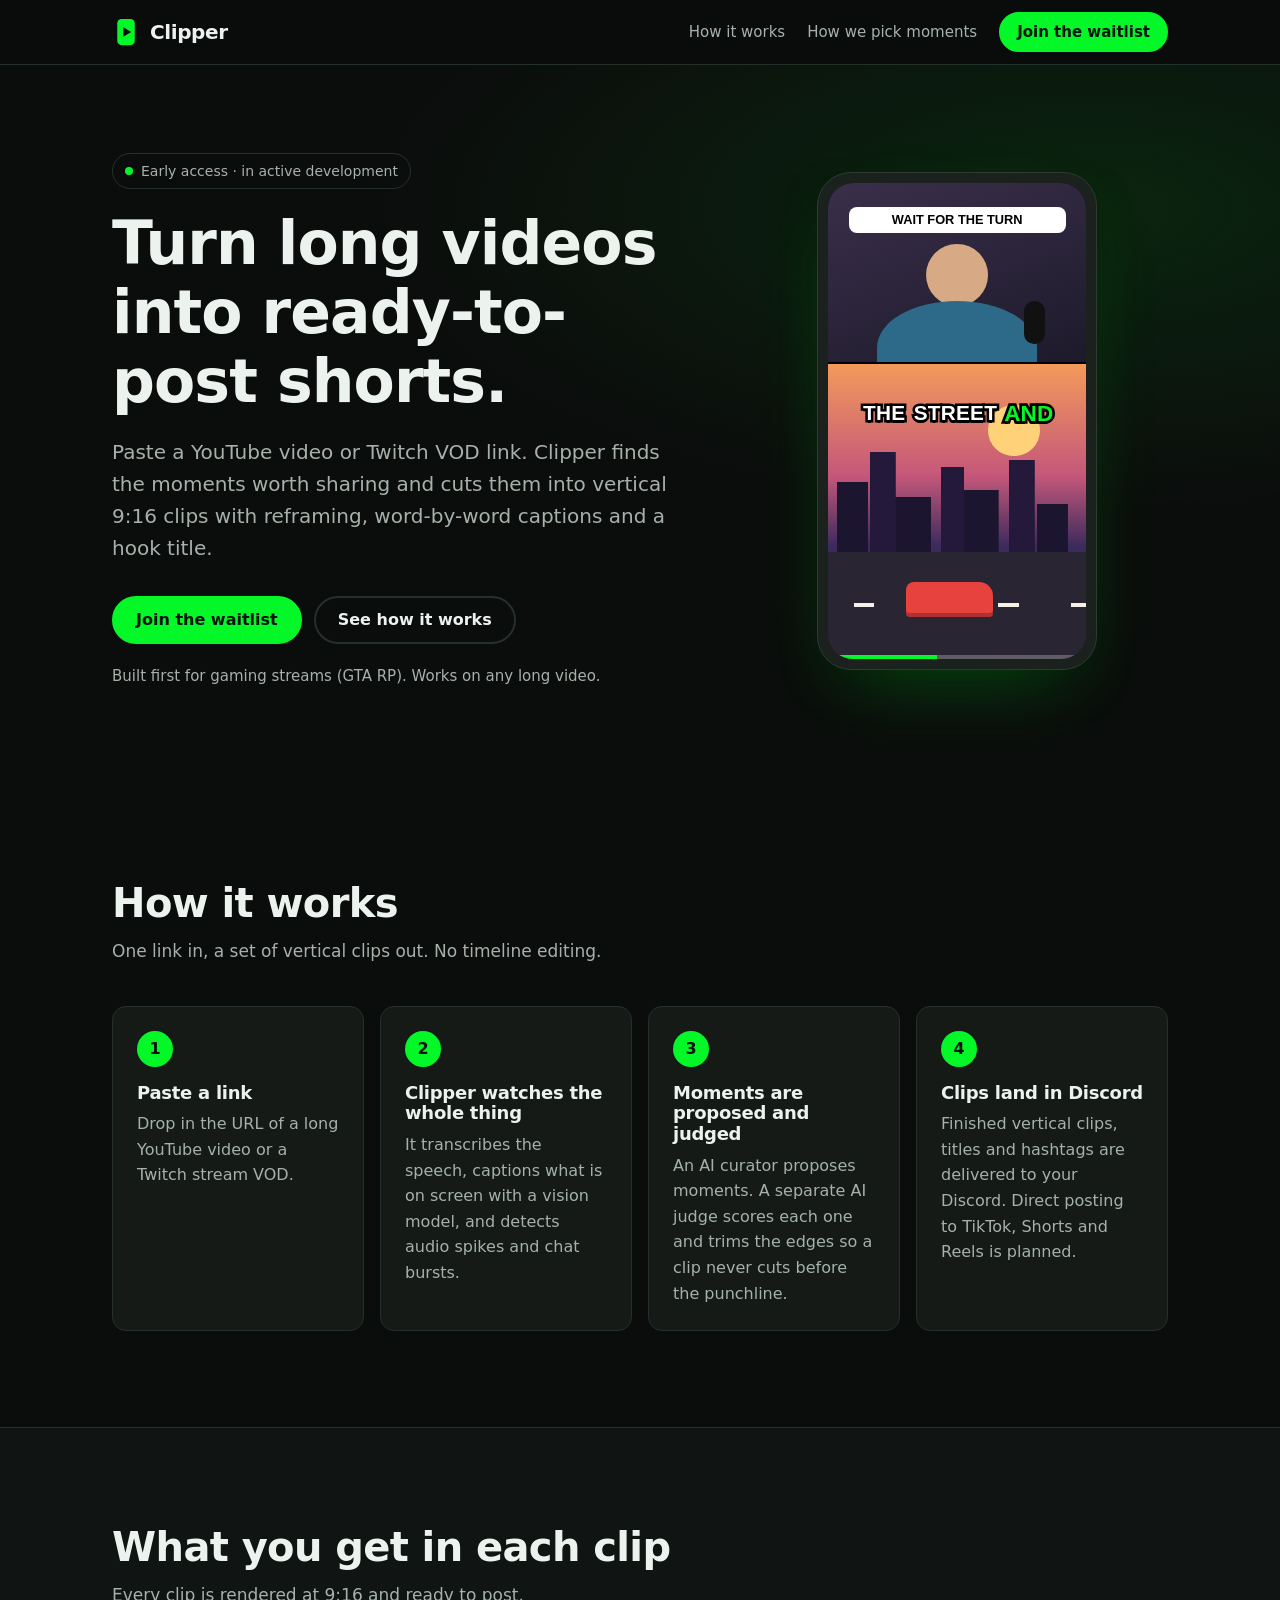
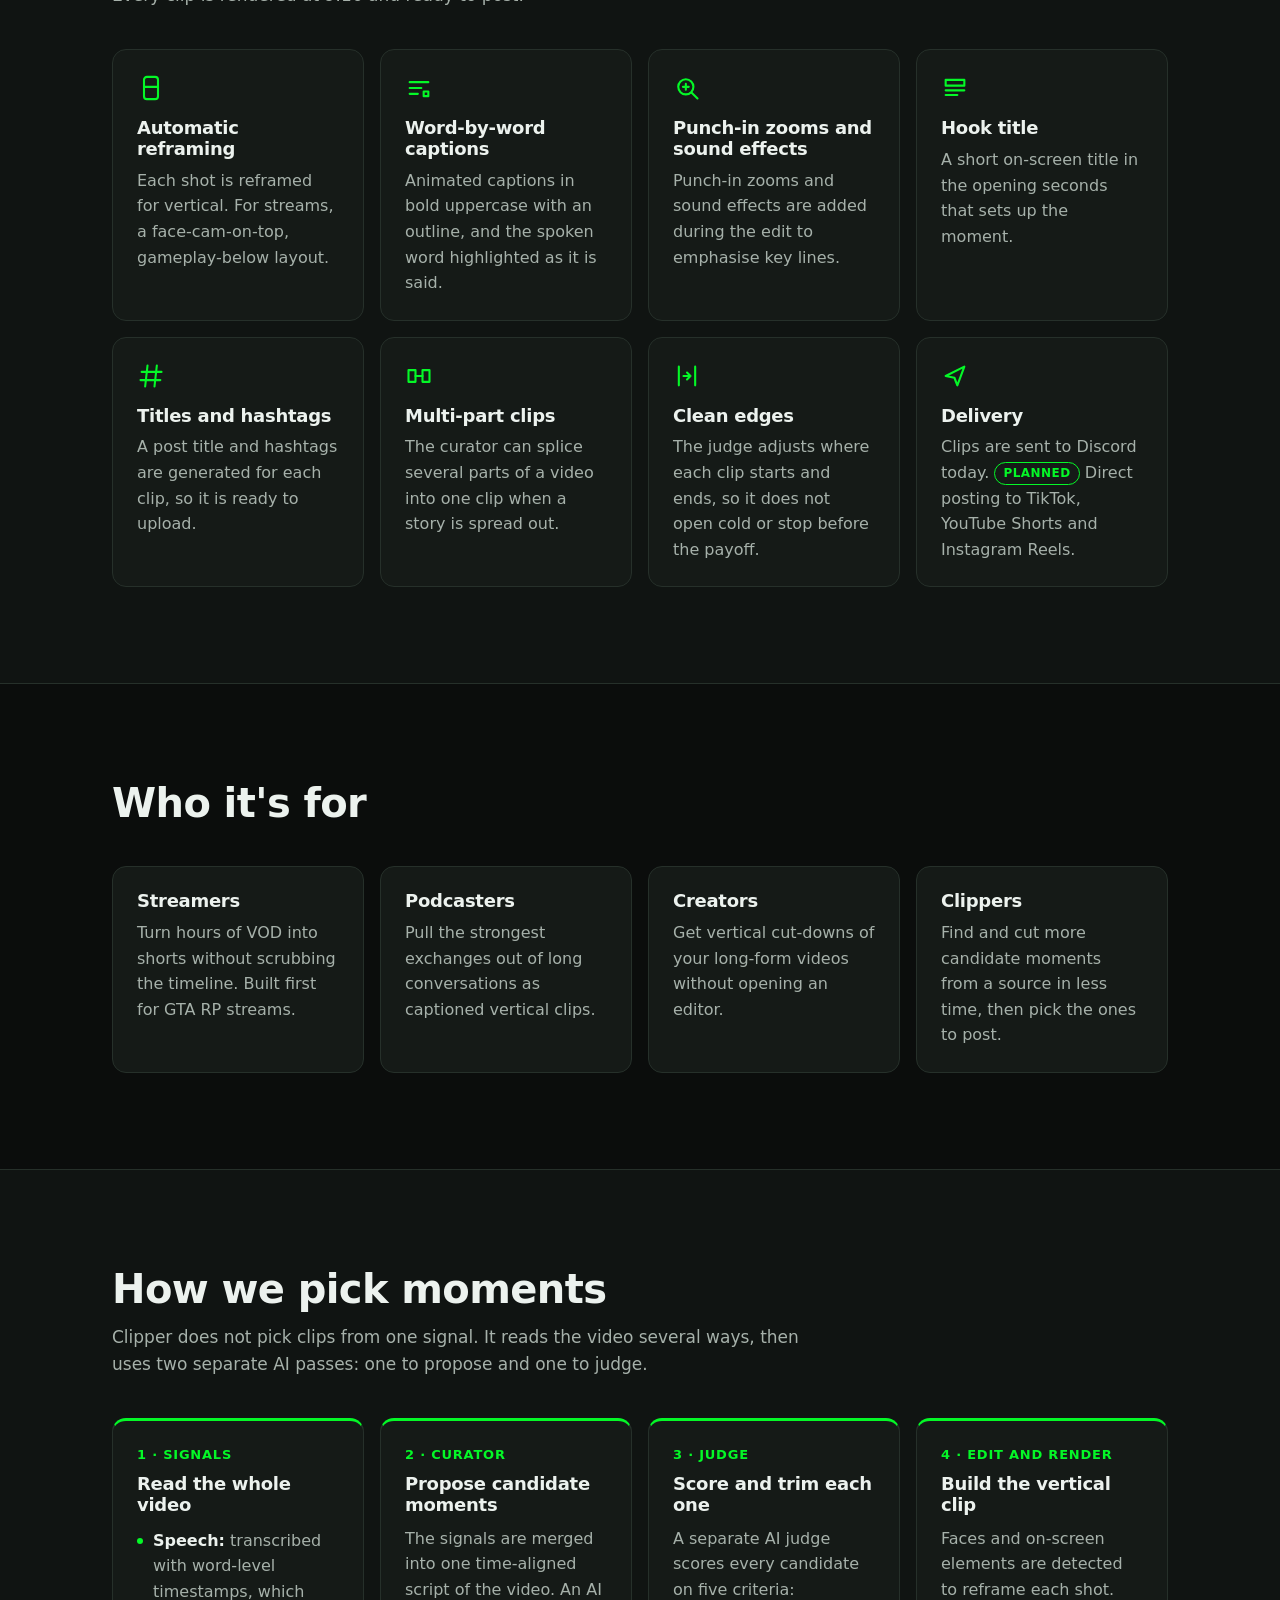
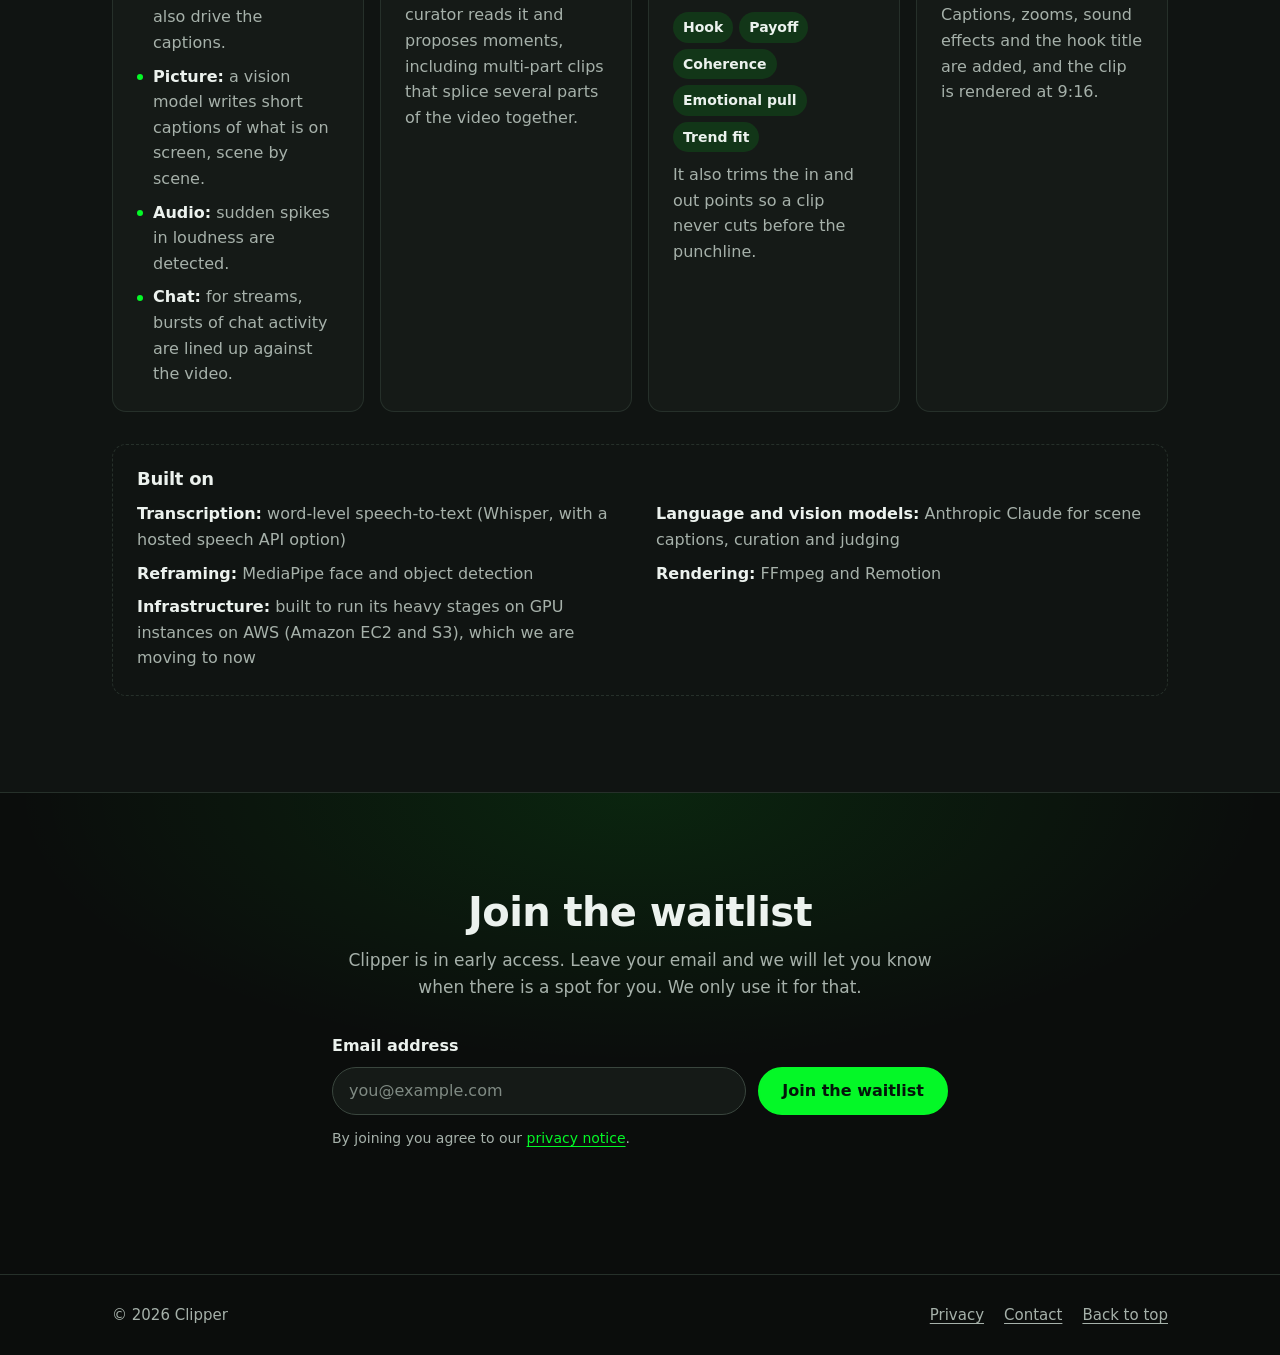
==== index.html @ 2f77ca62 "Clipper landing page Co-Authored-By: Claude Opus 5.5 <noreply@anthropic.com>" ====
<!doctype html>
<html lang="en">
<head>
  <meta charset="utf-8">
  <meta name="viewport" content="width=device-width, initial-scale=1">
  <title>Clipper: long videos into vertical clips</title>
  <meta name="description" content="Clipper turns long videos and stream VODs into ready-to-post vertical clips with reframing, word-by-word captions and a hook title. Early access, in active development.">
  <meta name="theme-color" content="#0b0d0c">

  <meta property="og:type" content="website">
  <meta property="og:site_name" content="Clipper">
  <meta property="og:title" content="Clipper: long videos into vertical clips">
  <meta property="og:description" content="Paste a YouTube video or Twitch VOD. Clipper finds the moments worth sharing and cuts them into vertical 9:16 clips with captions, reframing and a hook title. Early access.">
  <meta name="twitter:card" content="summary">
  <meta name="twitter:title" content="Clipper: long videos into vertical clips">
  <meta name="twitter:description" content="Paste a YouTube video or Twitch VOD. Clipper finds the moments worth sharing and cuts them into vertical 9:16 clips. Early access.">

  <link rel="icon" type="image/svg+xml" href="data:image/svg+xml,%3Csvg xmlns='http://www.w3.org/2000/svg' viewBox='0 0 32 32'%3E%3Crect x='6' y='1' width='20' height='30' rx='5' fill='%2304f827'/%3E%3Cpath d='M13 10.5v11l9-5.5z' fill='%230b0d0c'/%3E%3C/svg%3E">
  <link rel="stylesheet" href="styles.css">
</head>
<body>
  <a class="skip" href="#main">Skip to content</a>

  <header class="site-header">
    <div class="wrap header-inner">
      <a class="brand" href="./" aria-label="Clipper home">
        <svg class="brand-mark" viewBox="0 0 32 32" width="28" height="28" aria-hidden="true" focusable="false">
          <rect x="6" y="1" width="20" height="30" rx="5" fill="#04f827"/>
          <path d="M13 10.5v11l9-5.5z" fill="#0b0d0c"/>
        </svg>
        <span class="brand-name">Clipper</span>
      </a>
      <nav aria-label="Primary">
        <ul class="nav-list">
          <li class="nav-hide-sm"><a href="#how">How it works</a></li>
          <li class="nav-hide-sm"><a href="#moments">How we pick moments</a></li>
          <li><a class="btn btn-small" href="#waitlist">Join the waitlist</a></li>
        </ul>
      </nav>
    </div>
  </header>

  <main id="main">
    <!-- Hero -->
    <section class="hero" aria-labelledby="hero-title">
      <div class="wrap hero-inner">
        <div class="hero-copy">
          <p class="eyebrow"><span class="dot" aria-hidden="true"></span>Early access · in active development</p>
          <h1 id="hero-title">Turn long videos into ready-to-post shorts.</h1>
          <p class="lede">Paste a YouTube video or Twitch VOD link. Clipper finds the moments worth sharing and cuts them into vertical 9:16 clips with reframing, word-by-word captions and a hook title.</p>
          <div class="cta-row">
            <a class="btn" href="#waitlist">Join the waitlist</a>
            <a class="btn btn-ghost" href="#how">See how it works</a>
          </div>
          <p class="fineprint">Built first for gaming streams (GTA RP). Works on any long video.</p>
        </div>

        <div class="hero-visual">
          <div class="phone" role="img" aria-label="Mock-up of a vertical clip: a face-cam on top, gameplay below, a hook title, and a bold caption reading 'The street and' with the word 'and' highlighted green.">
            <div class="phone-screen">
              <div class="pane pane-cam">
                <span class="cam-head"></span>
                <span class="cam-body"></span>
                <span class="cam-mic"></span>
              </div>
              <div class="pane pane-game">
                <span class="game-sun"></span>
                <span class="game-city"></span>
                <span class="game-road"></span>
                <span class="game-car"></span>
              </div>
              <p class="hook">Wait for the turn</p>
              <p class="caption">The street <span class="hl">and</span></p>
              <div class="progress"><span></span></div>
            </div>
          </div>
        </div>
      </div>
    </section>

    <!-- How it works -->
    <section id="how" class="section" aria-labelledby="how-title">
      <div class="wrap">
        <h2 id="how-title">How it works</h2>
        <p class="section-lede">One link in, a set of vertical clips out. No timeline editing.</p>
        <ol class="steps">
          <li class="step">
            <span class="step-num" aria-hidden="true">1</span>
            <h3>Paste a link</h3>
            <p>Drop in the URL of a long YouTube video or a Twitch stream VOD.</p>
          </li>
          <li class="step">
            <span class="step-num" aria-hidden="true">2</span>
            <h3>Clipper watches the whole thing</h3>
            <p>It transcribes the speech, captions what is on screen with a vision model, and detects audio spikes and chat bursts.</p>
          </li>
          <li class="step">
            <span class="step-num" aria-hidden="true">3</span>
            <h3>Moments are proposed and judged</h3>
            <p>An AI curator proposes moments. A separate AI judge scores each one and trims the edges so a clip never cuts before the punchline.</p>
          </li>
          <li class="step">
            <span class="step-num" aria-hidden="true">4</span>
            <h3>Clips land in Discord</h3>
            <p>Finished vertical clips, titles and hashtags are delivered to your Discord. Direct posting to TikTok, Shorts and Reels is planned.</p>
          </li>
        </ol>
      </div>
    </section>

    <!-- Features -->
    <section id="features" class="section section-alt" aria-labelledby="features-title">
      <div class="wrap">
        <h2 id="features-title">What you get in each clip</h2>
        <p class="section-lede">Every clip is rendered at 9:16 and ready to post.</p>
        <ul class="grid features">
          <li class="card">
            <svg class="icon" viewBox="0 0 24 24" aria-hidden="true" focusable="false"><rect x="6" y="2.5" width="12" height="19" rx="2.5"/><path d="M6 11h12"/></svg>
            <h3>Automatic reframing</h3>
            <p>Each shot is reframed for vertical. For streams, a face-cam-on-top, gameplay-below layout.</p>
          </li>
          <li class="card">
            <svg class="icon" viewBox="0 0 24 24" aria-hidden="true" focusable="false"><path d="M4 7h16M4 12h10M4 17h7"/><path d="M16 15h4v4h-4z"/></svg>
            <h3>Word-by-word captions</h3>
            <p>Animated captions in bold uppercase with an outline, and the spoken word highlighted as it is said.</p>
          </li>
          <li class="card">
            <svg class="icon" viewBox="0 0 24 24" aria-hidden="true" focusable="false"><circle cx="11" cy="11" r="6.5"/><path d="M16 16l5 5M8.5 11h5M11 8.5v5"/></svg>
            <h3>Punch-in zooms and sound effects</h3>
            <p>Punch-in zooms and sound effects are added during the edit to emphasise key lines.</p>
          </li>
          <li class="card">
            <svg class="icon" viewBox="0 0 24 24" aria-hidden="true" focusable="false"><path d="M4 5h16v5H4z"/><path d="M4 14h16M4 18h10"/></svg>
            <h3>Hook title</h3>
            <p>A short on-screen title in the opening seconds that sets up the moment.</p>
          </li>
          <li class="card">
            <svg class="icon" viewBox="0 0 24 24" aria-hidden="true" focusable="false"><path d="M9 3L7 21M17 3l-2 18M4 8.5h17M3 15.5h17"/></svg>
            <h3>Titles and hashtags</h3>
            <p>A post title and hashtags are generated for each clip, so it is ready to upload.</p>
          </li>
          <li class="card">
            <svg class="icon" viewBox="0 0 24 24" aria-hidden="true" focusable="false"><path d="M3 7h6v10H3zM15 7h6v10h-6z"/><path d="M9 12h6"/></svg>
            <h3>Multi-part clips</h3>
            <p>The curator can splice several parts of a video into one clip when a story is spread out.</p>
          </li>
          <li class="card">
            <svg class="icon" viewBox="0 0 24 24" aria-hidden="true" focusable="false"><path d="M5 4v16M19 4v16"/><path d="M9 12h6M12 9l3 3-3 3"/></svg>
            <h3>Clean edges</h3>
            <p>The judge adjusts where each clip starts and ends, so it does not open cold or stop before the payoff.</p>
          </li>
          <li class="card">
            <svg class="icon" viewBox="0 0 24 24" aria-hidden="true" focusable="false"><path d="M4 12l16-8-6 16-2.5-6.5z"/></svg>
            <h3>Delivery</h3>
            <p>Clips are sent to Discord today. <span class="tag">Planned</span> Direct posting to TikTok, YouTube Shorts and Instagram Reels.</p>
          </li>
        </ul>
      </div>
    </section>

    <!-- Who it's for -->
    <section id="who" class="section" aria-labelledby="who-title">
      <div class="wrap">
        <h2 id="who-title">Who it's for</h2>
        <ul class="grid audience">
          <li class="card">
            <h3>Streamers</h3>
            <p>Turn hours of VOD into shorts without scrubbing the timeline. Built first for GTA RP streams.</p>
          </li>
          <li class="card">
            <h3>Podcasters</h3>
            <p>Pull the strongest exchanges out of long conversations as captioned vertical clips.</p>
          </li>
          <li class="card">
            <h3>Creators</h3>
            <p>Get vertical cut-downs of your long-form videos without opening an editor.</p>
          </li>
          <li class="card">
            <h3>Clippers</h3>
            <p>Find and cut more candidate moments from a source in less time, then pick the ones to post.</p>
          </li>
        </ul>
      </div>
    </section>

    <!-- How we pick moments -->
    <section id="moments" class="section section-alt" aria-labelledby="moments-title">
      <div class="wrap">
        <h2 id="moments-title">How we pick moments</h2>
        <p class="section-lede">Clipper does not pick clips from one signal. It reads the video several ways, then uses two separate AI passes: one to propose and one to judge.</p>

        <ol class="pipeline">
          <li class="stage">
            <p class="stage-label">1 · Signals</p>
            <h3>Read the whole video</h3>
            <ul class="ticks">
              <li><strong>Speech:</strong> transcribed with word-level timestamps, which also drive the captions.</li>
              <li><strong>Picture:</strong> a vision model writes short captions of what is on screen, scene by scene.</li>
              <li><strong>Audio:</strong> sudden spikes in loudness are detected.</li>
              <li><strong>Chat:</strong> for streams, bursts of chat activity are lined up against the video.</li>
            </ul>
          </li>
          <li class="stage">
            <p class="stage-label">2 · Curator</p>
            <h3>Propose candidate moments</h3>
            <p>The signals are merged into one time-aligned script of the video. An AI curator reads it and proposes moments, including multi-part clips that splice several parts of the video together.</p>
          </li>
          <li class="stage">
            <p class="stage-label">3 · Judge</p>
            <h3>Score and trim each one</h3>
            <p>A separate AI judge scores every candidate on five criteria:</p>
            <ul class="criteria">
              <li>Hook</li>
              <li>Payoff</li>
              <li>Coherence</li>
              <li>Emotional pull</li>
              <li>Trend fit</li>
            </ul>
            <p>It also trims the in and out points so a clip never cuts before the punchline.</p>
          </li>
          <li class="stage">
            <p class="stage-label">4 · Edit and render</p>
            <h3>Build the vertical clip</h3>
            <p>Faces and on-screen elements are detected to reframe each shot. Captions, zooms, sound effects and the hook title are added, and the clip is rendered at 9:16.</p>
          </li>
        </ol>

        <div class="built-on">
          <h3>Built on</h3>
          <ul class="stack">
            <li><strong>Transcription:</strong> word-level speech-to-text (Whisper, with a hosted speech API option)</li>
            <li><strong>Language and vision models:</strong> Anthropic Claude for scene captions, curation and judging</li>
            <li><strong>Reframing:</strong> MediaPipe face and object detection</li>
            <li><strong>Rendering:</strong> FFmpeg and Remotion</li>
            <li><strong>Infrastructure:</strong> built to run its heavy stages on GPU instances on AWS (Amazon EC2 and S3), which we are moving to now</li>
          </ul>
        </div>
      </div>
    </section>

    <!-- Waitlist -->
    <section id="waitlist" class="section waitlist" aria-labelledby="waitlist-title">
      <div class="wrap waitlist-inner">
        <h2 id="waitlist-title">Join the waitlist</h2>
        <p class="section-lede">Clipper is in early access. Leave your email and we will let you know when there is a spot for you. We only use it for that.</p>

        <!--
          WAITLIST FORM: NOT CONNECTED YET.
          There is no backend. `action` is intentionally empty and `data-endpoint` is a placeholder.
          main.js intercepts the submit and only shows a thank-you message; nothing is sent or stored.
          Before launch, wire this to Supabase or Formspree (see README.md) and update privacy.html.
        -->
        <form id="waitlist-form" class="waitlist-form" action="" method="post" novalidate>
          <label for="email">Email address</label>
          <div class="field-row">
            <input id="email" name="email" type="email" autocomplete="email" inputmode="email" required placeholder="you@example.com" aria-describedby="email-hint email-error">
            <button class="btn" type="submit">Join the waitlist</button>
          </div>
          <p id="email-hint" class="hint">By joining you agree to our <a href="privacy.html">privacy notice</a>.</p>
          <p id="email-error" class="error" aria-live="polite"></p>
        </form>
        <p id="waitlist-thanks" class="thanks" role="status" hidden>Thanks — we'll be in touch.</p>
        <noscript><p class="hint">The waitlist form needs JavaScript enabled.</p></noscript>
      </div>
    </section>
  </main>

  <footer class="site-footer">
    <div class="wrap footer-inner">
      <p>© 2026 Clipper</p>
      <ul class="footer-links">
        <li><a href="privacy.html">Privacy</a></li>
        <li><a href="mailto:clipper.headq@gmail.com">Contact</a></li>
        <li><a href="#main">Back to top</a></li>
      </ul>
    </div>
  </footer>

  <script src="main.js" defer></script>
</body>
</html>
---- styles.css ----
/* Clipper marketing site. Plain CSS, no build step. */

:root {
  color-scheme: dark;
  --bg: #0b0d0c;
  --bg-alt: #101412;
  --surface: #151a17;
  --border: #26302a;
  --text: #ecf2ee;
  --muted: #a6b1aa;
  --accent: #04f827;
  --accent-ink: #04140a;
  --focus: #7dff92;
  --error: #ff8a8a;
  --radius: 14px;
  --gutter: 16px;
  --max: 1120px;
  --font: system-ui, -apple-system, "Segoe UI", Roboto, "Helvetica Neue", Arial, sans-serif;
  --font-display: "Montserrat", system-ui, -apple-system, "Segoe UI", Roboto, Arial, sans-serif;
  --font-caption: "Montserrat", "Arial Black", "Helvetica Neue", Arial, sans-serif;
}

*,
*::before,
*::after { box-sizing: border-box; }

html { -webkit-text-size-adjust: 100%; scroll-behavior: smooth; }
@media (prefers-reduced-motion: reduce) {
  html { scroll-behavior: auto; }
  *, *::before, *::after { animation: none !important; transition: none !important; }
}

body {
  margin: 0;
  background: var(--bg);
  color: var(--text);
  font: 400 1rem/1.6 var(--font);
  overflow-x: hidden;
}

img, svg { display: block; max-width: 100%; }
h1, h2, h3 { font-family: var(--font-display); line-height: 1.15; margin: 0; letter-spacing: -0.015em; }
p { margin: 0; }
ul, ol { margin: 0; padding: 0; list-style: none; }

a { color: var(--accent); text-underline-offset: 3px; }
a:hover { text-decoration-thickness: 2px; }

:focus-visible {
  outline: 3px solid var(--focus);
  outline-offset: 3px;
  border-radius: 6px;
}

.wrap {
  width: 100%;
  max-width: var(--max);
  margin: 0 auto;
  padding: 0 var(--gutter);
}
@media (min-width: 720px) { :root { --gutter: 32px; } }

.skip {
  position: absolute;
  left: var(--gutter);
  top: -100px;
  z-index: 100;
  background: var(--accent);
  color: var(--accent-ink);
  padding: 10px 14px;
  border-radius: 8px;
  font-weight: 700;
  text-decoration: none;
}
.skip:focus { top: 12px; }

/* Buttons */
.btn {
  display: inline-flex;
  align-items: center;
  justify-content: center;
  min-height: 48px;
  padding: 0 22px;
  border: 2px solid var(--accent);
  border-radius: 999px;
  background: var(--accent);
  color: var(--accent-ink);
  font: 700 1rem/1 var(--font);
  text-decoration: none;
  cursor: pointer;
  white-space: nowrap;
  transition: transform .15s ease, background-color .15s ease;
}
.btn:hover { transform: translateY(-1px); background: #3dff59; border-color: #3dff59; }
.btn-ghost { background: transparent; color: var(--text); border-color: var(--border); }
.btn-ghost:hover { background: var(--surface); border-color: var(--muted); }
.btn-small { min-height: 40px; padding: 0 16px; font-size: .9375rem; }

/* Header */
.site-header {
  position: sticky;
  top: 0;
  z-index: 50;
  background: rgba(11, 13, 12, .86);
  -webkit-backdrop-filter: saturate(140%) blur(10px);
  backdrop-filter: saturate(140%) blur(10px);
  border-bottom: 1px solid var(--border);
}
.header-inner { display: flex; align-items: center; justify-content: space-between; gap: 12px; min-height: 64px; }
.brand { display: inline-flex; align-items: center; gap: 10px; color: var(--text); text-decoration: none; }
.brand-name { font: 800 1.25rem/1 var(--font-display); letter-spacing: -0.02em; }
.nav-list { display: flex; align-items: center; gap: 22px; }
.nav-list a:not(.btn) { color: var(--muted); text-decoration: none; font-size: .9375rem; }
.nav-list a:not(.btn):hover { color: var(--text); }
@media (max-width: 719px) { .nav-hide-sm { display: none; } }

/* Hero */
.hero { padding: 56px 0 64px; background: radial-gradient(80% 60% at 85% 20%, rgba(4, 248, 39, .10), transparent 70%); }
.hero-inner { display: grid; gap: 48px; align-items: center; }
@media (min-width: 900px) {
  .hero { padding: 88px 0 96px; }
  .hero-inner { grid-template-columns: 1.15fr .85fr; gap: 64px; }
}
.eyebrow {
  display: inline-flex; align-items: center; gap: 8px;
  padding: 6px 12px; margin-bottom: 20px;
  border: 1px solid var(--border); border-radius: 999px;
  color: var(--muted); font-size: .875rem;
}
.dot { width: 8px; height: 8px; border-radius: 50%; background: var(--accent); }
h1 { font-size: clamp(2.25rem, 7vw, 3.75rem); font-weight: 800; }
.lede { margin-top: 20px; font-size: clamp(1.0625rem, 2.4vw, 1.25rem); color: var(--muted); max-width: 36em; }
.cta-row { display: flex; flex-wrap: wrap; gap: 12px; margin-top: 32px; }
.fineprint { margin-top: 20px; font-size: .9375rem; color: var(--muted); }

/* Hero visual: CSS-only 9:16 phone mock */
.hero-visual { display: flex; justify-content: center; }
.phone {
  width: min(280px, 72vw);
  aspect-ratio: 9 / 16;
  padding: 10px;
  border-radius: 34px;
  background: #1b211d;
  border: 1px solid #2f3a33;
  box-shadow: 0 30px 80px -30px rgba(4, 248, 39, .35), 0 20px 50px -20px rgba(0, 0, 0, .8);
}
.phone-screen {
  position: relative;
  height: 100%;
  overflow: hidden;
  border-radius: 25px;
  background: #000;
  display: grid;
  grid-template-rows: 38% 62%;
}
.pane { position: relative; overflow: hidden; }
.pane-cam { background: linear-gradient(160deg, #3a2f4a 0%, #1d1a2b 100%); border-bottom: 2px solid #000; }
.cam-head {
  position: absolute; left: 50%; top: 34%;
  width: 24%; aspect-ratio: 1; transform: translateX(-50%);
  border-radius: 50%; background: #d8a985;
}
.cam-body {
  position: absolute; left: 50%; bottom: -18%;
  width: 62%; height: 52%; transform: translateX(-50%);
  border-radius: 50% 50% 0 0; background: #2d6a8a;
}
.cam-mic {
  position: absolute; right: 16%; bottom: 10%;
  width: 8%; height: 24%; border-radius: 10px; background: #111;
}
.pane-game { background: linear-gradient(180deg, #f39a5b 0%, #c4577a 38%, #3b2a5c 62%); }
.game-sun { position: absolute; left: 62%; top: 14%; width: 20%; aspect-ratio: 1; border-radius: 50%; background: #ffd27a; }
.game-city {
  position: absolute; left: 0; right: 0; bottom: 36%; height: 34%;
  background:
    linear-gradient(#1c1530, #1c1530) 4% 100% / 12% 70% no-repeat,
    linear-gradient(#24193a, #24193a) 18% 100% / 10% 100% no-repeat,
    linear-gradient(#1c1530, #1c1530) 30% 100% / 14% 55% no-repeat,
    linear-gradient(#24193a, #24193a) 48% 100% / 9% 85% no-repeat,
    linear-gradient(#1c1530, #1c1530) 60% 100% / 15% 62% no-repeat,
    linear-gradient(#24193a, #24193a) 78% 100% / 10% 92% no-repeat,
    linear-gradient(#1c1530, #1c1530) 92% 100% / 12% 48% no-repeat;
}
.game-road {
  position: absolute; left: 0; right: 0; bottom: 0; height: 36%;
  background:
    repeating-linear-gradient(90deg, transparent 0 10%, #f5f1e6 10% 18%, transparent 18% 28%) 0 50% / 100% 4% no-repeat,
    #2a2533;
}
.game-car {
  position: absolute; left: 30%; bottom: 14%;
  width: 34%; height: 12%;
  border-radius: 8px 14px 4px 4px;
  background: #e8423f;
  box-shadow: inset 0 -4px 0 rgba(0, 0, 0, .25);
}
.hook {
  position: absolute; left: 8%; right: 8%; top: 5%;
  padding: 6px 8px;
  border-radius: 8px;
  background: #fff;
  color: #000;
  font: 900 .8rem/1.15 var(--font-caption);
  text-align: center;
  text-transform: uppercase;
}
.caption {
  position: absolute; left: 4%; right: 4%; top: 46%;
  color: #fff;
  font: 900 clamp(1rem, 5vw, 1.3rem)/1.05 var(--font-caption);
  white-space: nowrap;
  text-align: center;
  text-transform: uppercase;
  letter-spacing: .01em;
  word-spacing: .12em;
  /* black outline, echoing the real caption style */
  -webkit-text-stroke: 5px #000;
  paint-order: stroke fill;
  text-shadow: 0 3px 0 #000;
}
.caption .hl { color: #04f827; display: inline-block; transform: scale(1.08); }
.progress { position: absolute; left: 0; right: 0; bottom: 0; height: 4px; background: rgba(255, 255, 255, .25); }
.progress span { display: block; width: 42%; height: 100%; background: var(--accent); }

/* Sections */
.section { padding: 72px 0; }
.section-alt { background: var(--bg-alt); border-top: 1px solid var(--border); border-bottom: 1px solid var(--border); }
@media (min-width: 900px) { .section { padding: 96px 0; } }
h2 { font-size: clamp(1.75rem, 4.5vw, 2.5rem); font-weight: 800; }
.section-lede { margin-top: 12px; color: var(--muted); font-size: 1.0625rem; max-width: 42em; }
h3 { font-size: 1.125rem; font-weight: 700; }

/* Steps */
.steps { display: grid; gap: 16px; margin-top: 40px; counter-reset: none; }
@media (min-width: 640px) { .steps { grid-template-columns: repeat(2, 1fr); } }
@media (min-width: 1000px) { .steps { grid-template-columns: repeat(4, 1fr); } }
.step { padding: 24px; border: 1px solid var(--border); border-radius: var(--radius); background: var(--surface); }
.step-num {
  display: inline-grid; place-items: center;
  width: 36px; height: 36px; margin-bottom: 16px;
  border-radius: 50%;
  background: var(--accent); color: var(--accent-ink);
  font: 800 1rem/1 var(--font-display);
}
.step p { margin-top: 8px; color: var(--muted); }

/* Cards grid */
.grid { display: grid; gap: 16px; margin-top: 40px; }
.features { grid-template-columns: 1fr; }
@media (min-width: 600px) { .features { grid-template-columns: repeat(2, 1fr); } }
@media (min-width: 1000px) { .features { grid-template-columns: repeat(4, 1fr); } }
.audience { grid-template-columns: 1fr; }
@media (min-width: 600px) { .audience { grid-template-columns: repeat(2, 1fr); } }
@media (min-width: 1000px) { .audience { grid-template-columns: repeat(4, 1fr); } }
.card { padding: 24px; border: 1px solid var(--border); border-radius: var(--radius); background: var(--surface); }
.card p { margin-top: 8px; color: var(--muted); }
.icon {
  width: 28px; height: 28px; margin-bottom: 16px;
  fill: none; stroke: var(--accent); stroke-width: 1.8; stroke-linecap: round; stroke-linejoin: round;
}
.tag {
  display: inline-block;
  padding: 1px 8px;
  border: 1px solid var(--accent);
  border-radius: 999px;
  color: var(--accent);
  font-size: .75rem; font-weight: 700; letter-spacing: .04em; text-transform: uppercase;
  vertical-align: 1px;
}

/* Pipeline explainer */
.pipeline { display: grid; gap: 16px; margin-top: 40px; }
@media (min-width: 900px) { .pipeline { grid-template-columns: repeat(4, 1fr); } }
.stage {
  position: relative;
  padding: 24px;
  border: 1px solid var(--border);
  border-top: 3px solid var(--accent);
  border-radius: var(--radius);
  background: var(--surface);
}
.stage-label { color: var(--accent); font-size: .8125rem; font-weight: 700; letter-spacing: .06em; text-transform: uppercase; margin-bottom: 8px; }
.stage > p:not(.stage-label) { margin-top: 10px; color: var(--muted); }
.ticks { margin-top: 12px; display: grid; gap: 8px; }
.ticks li { color: var(--muted); padding-left: 16px; position: relative; }
.ticks li::before { content: ""; position: absolute; left: 0; top: .65em; width: 6px; height: 6px; border-radius: 50%; background: var(--accent); }
.ticks strong, .stack strong { color: var(--text); font-weight: 600; }
.criteria { display: flex; flex-wrap: wrap; gap: 6px; margin-top: 10px; }
.criteria li {
  padding: 4px 10px;
  border-radius: 999px;
  background: rgba(4, 248, 39, .12);
  color: var(--text);
  font-size: .875rem; font-weight: 600;
}
.built-on { margin-top: 32px; padding: 24px; border: 1px dashed var(--border); border-radius: var(--radius); }
.stack { display: grid; gap: 8px; margin-top: 12px; color: var(--muted); }
@media (min-width: 900px) { .stack { grid-template-columns: repeat(2, 1fr); column-gap: 32px; } }

/* Waitlist */
.waitlist { background: radial-gradient(70% 80% at 50% 0%, rgba(4, 248, 39, .10), transparent 70%); }
.waitlist-inner { max-width: 680px; text-align: center; }
.waitlist .section-lede { margin-left: auto; margin-right: auto; }
.waitlist-form { margin-top: 32px; text-align: left; }
.waitlist-form label { display: block; font-weight: 600; margin-bottom: 8px; }
.field-row { display: flex; flex-direction: column; gap: 12px; }
@media (min-width: 560px) { .field-row { flex-direction: row; } }
.field-row input {
  flex: 1;
  min-width: 0;
  min-height: 48px;
  padding: 0 16px;
  border: 1px solid #3a463e;
  border-radius: 999px;
  background: var(--surface);
  color: var(--text);
  font: 400 1rem/1 var(--font);
}
.field-row input::placeholder { color: #7f8a83; }
.field-row input:focus-visible { outline-offset: 2px; border-color: var(--accent); }
.field-row input[aria-invalid="true"] { border-color: var(--error); }
.hint { margin-top: 12px; color: var(--muted); font-size: .875rem; }
.error { margin-top: 8px; color: var(--error); font-size: .9375rem; min-height: 1.4em; }
.thanks {
  margin-top: 32px;
  padding: 18px 20px;
  border: 1px solid var(--accent);
  border-radius: var(--radius);
  background: rgba(4, 248, 39, .08);
  font-weight: 600;
}

/* Footer */
.site-footer { border-top: 1px solid var(--border); padding: 28px 0; color: var(--muted); font-size: .9375rem; }
.footer-inner { display: flex; flex-wrap: wrap; align-items: center; justify-content: space-between; gap: 12px; }
.footer-links { display: flex; gap: 20px; }
.footer-links a { color: var(--muted); }
.footer-links a:hover { color: var(--text); }

/* Simple content pages (privacy) */
.prose { max-width: 720px; padding-top: 56px; padding-bottom: 72px; }
.prose h1 { font-size: clamp(2rem, 6vw, 2.75rem); }
.prose h2 { font-size: 1.375rem; margin-top: 36px; }
.prose p, .prose li { color: var(--muted); margin-top: 12px; }
.prose ul { list-style: disc; padding-left: 1.25em; }
.prose strong { color: var(--text); }
.prose .updated { margin-top: 8px; font-size: .9375rem; }
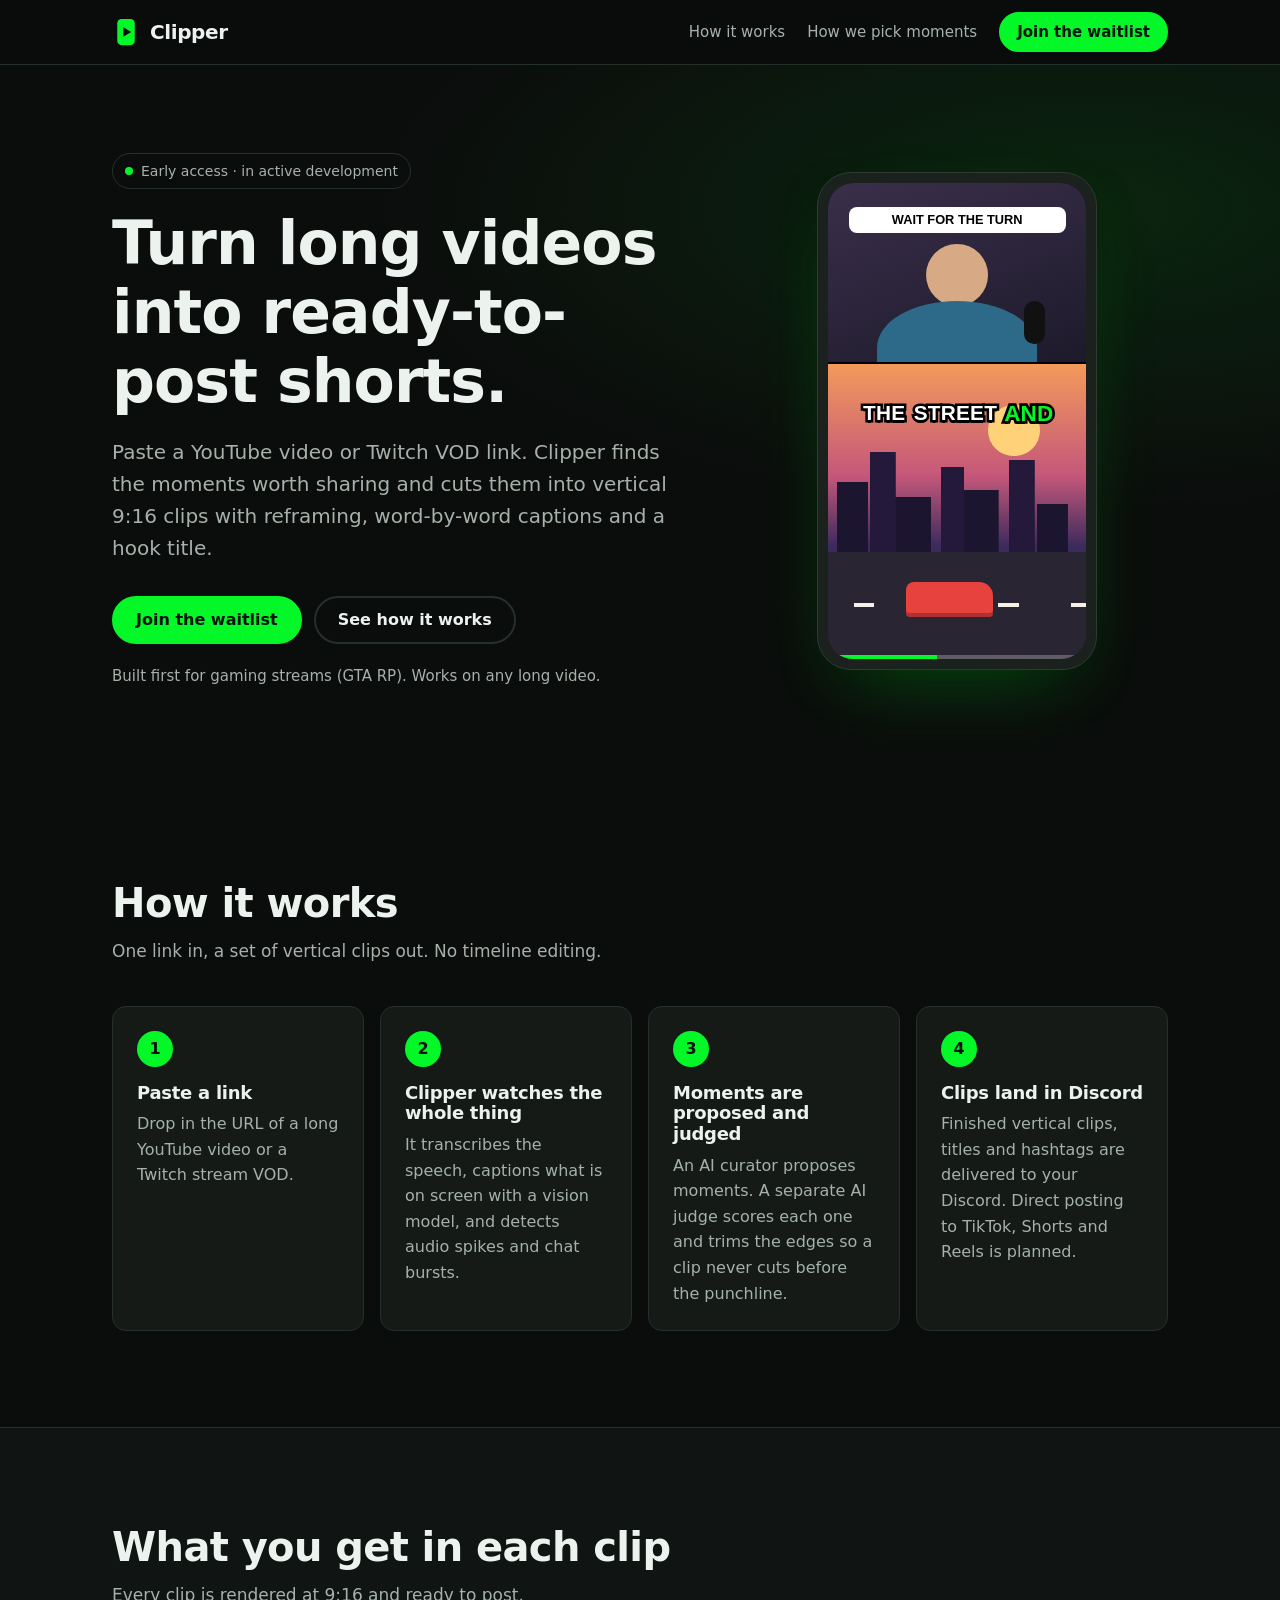
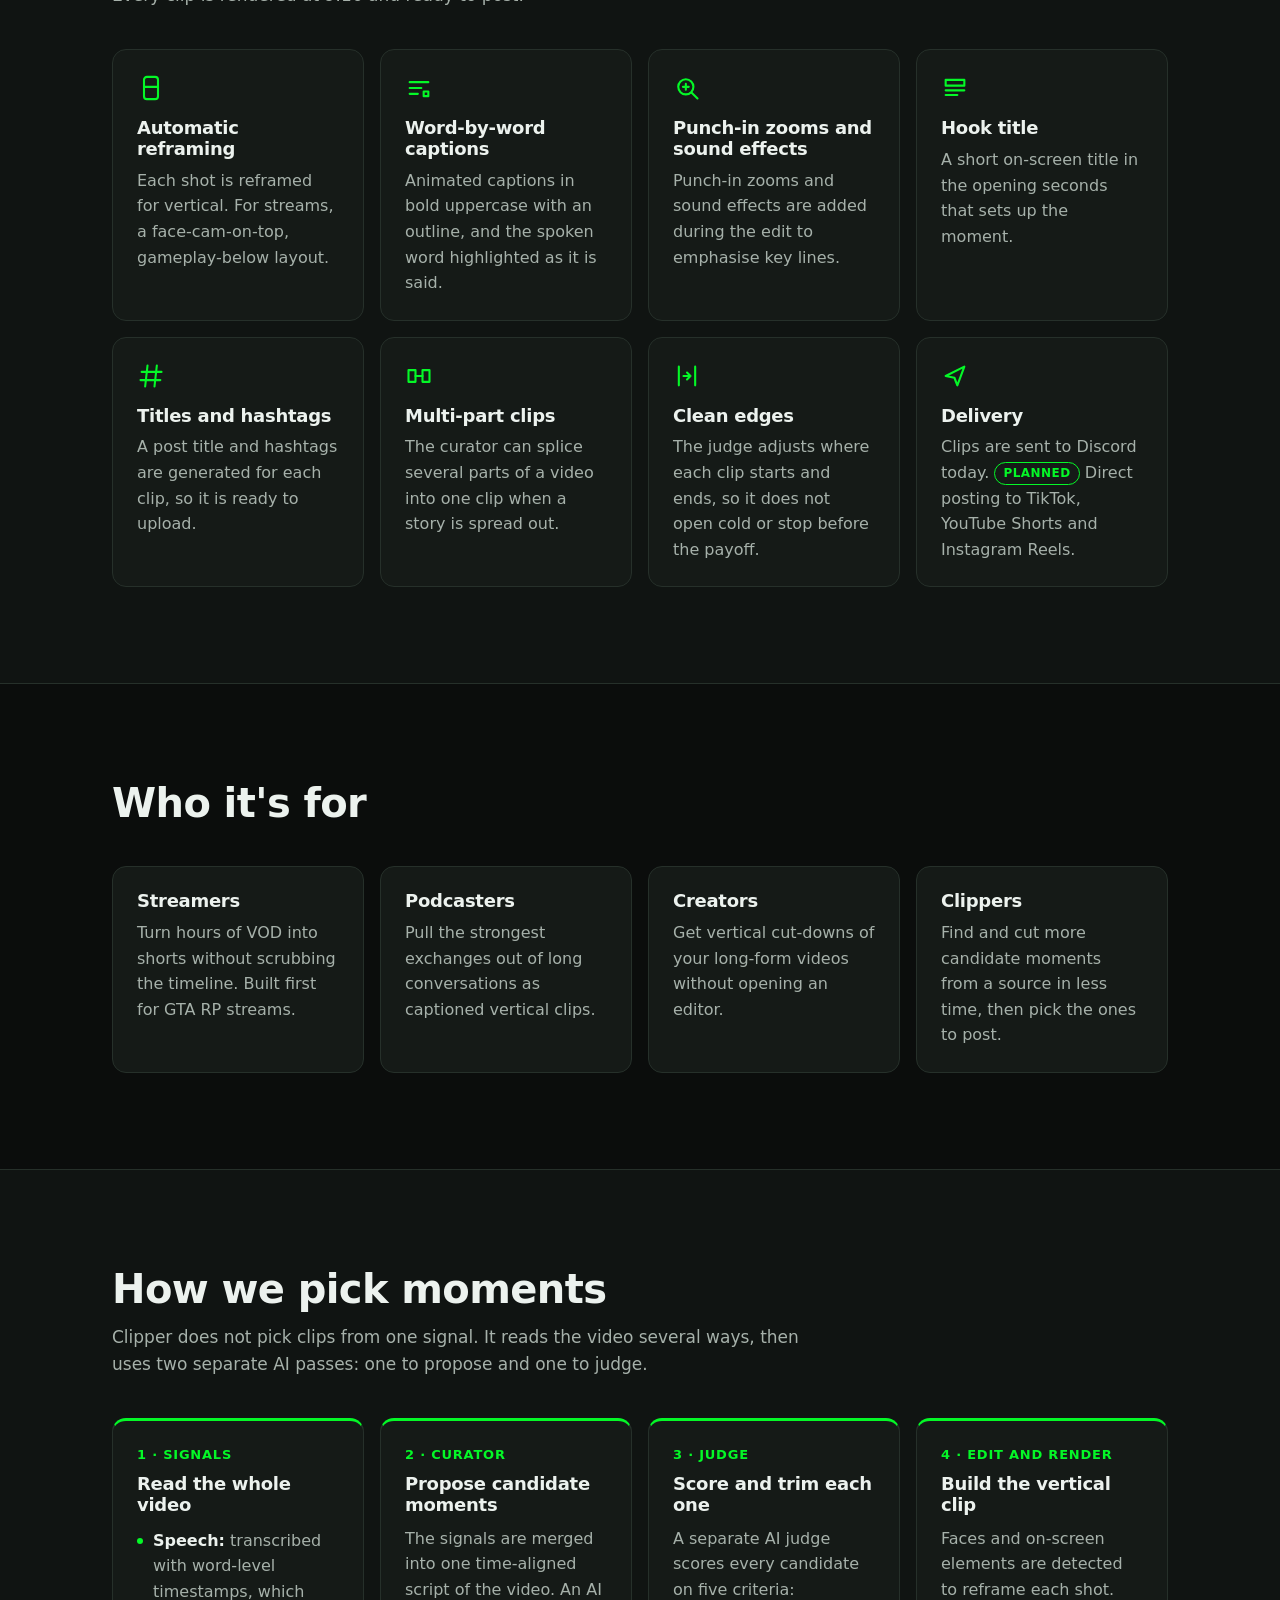
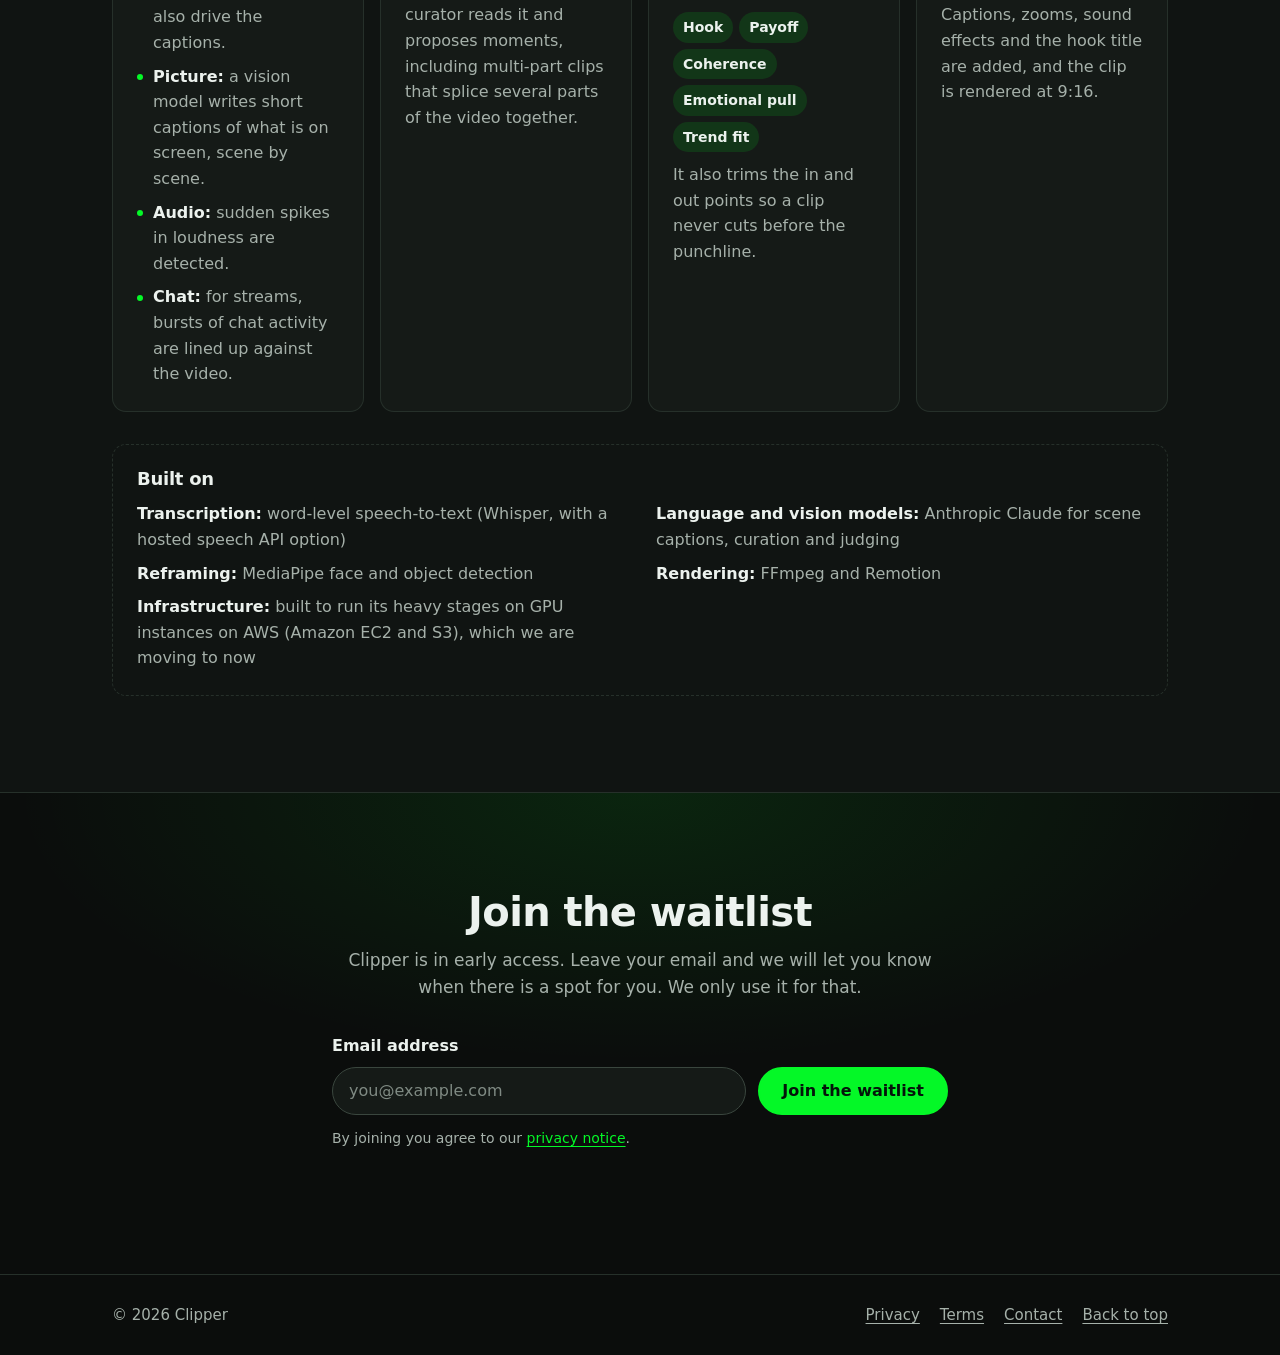
==== commit 9acdb430: "Privacy notice: YouTube API Services section; add terms of service page" ====
--- a/index.html
+++ b/index.html
@@ -270,6 +270,7 @@
       <p>© 2026 Clipper</p>
       <ul class="footer-links">
         <li><a href="privacy.html">Privacy</a></li>
+        <li><a href="terms.html">Terms</a></li>
         <li><a href="mailto:clipper.headq@gmail.com">Contact</a></li>
         <li><a href="#main">Back to top</a></li>
       </ul>
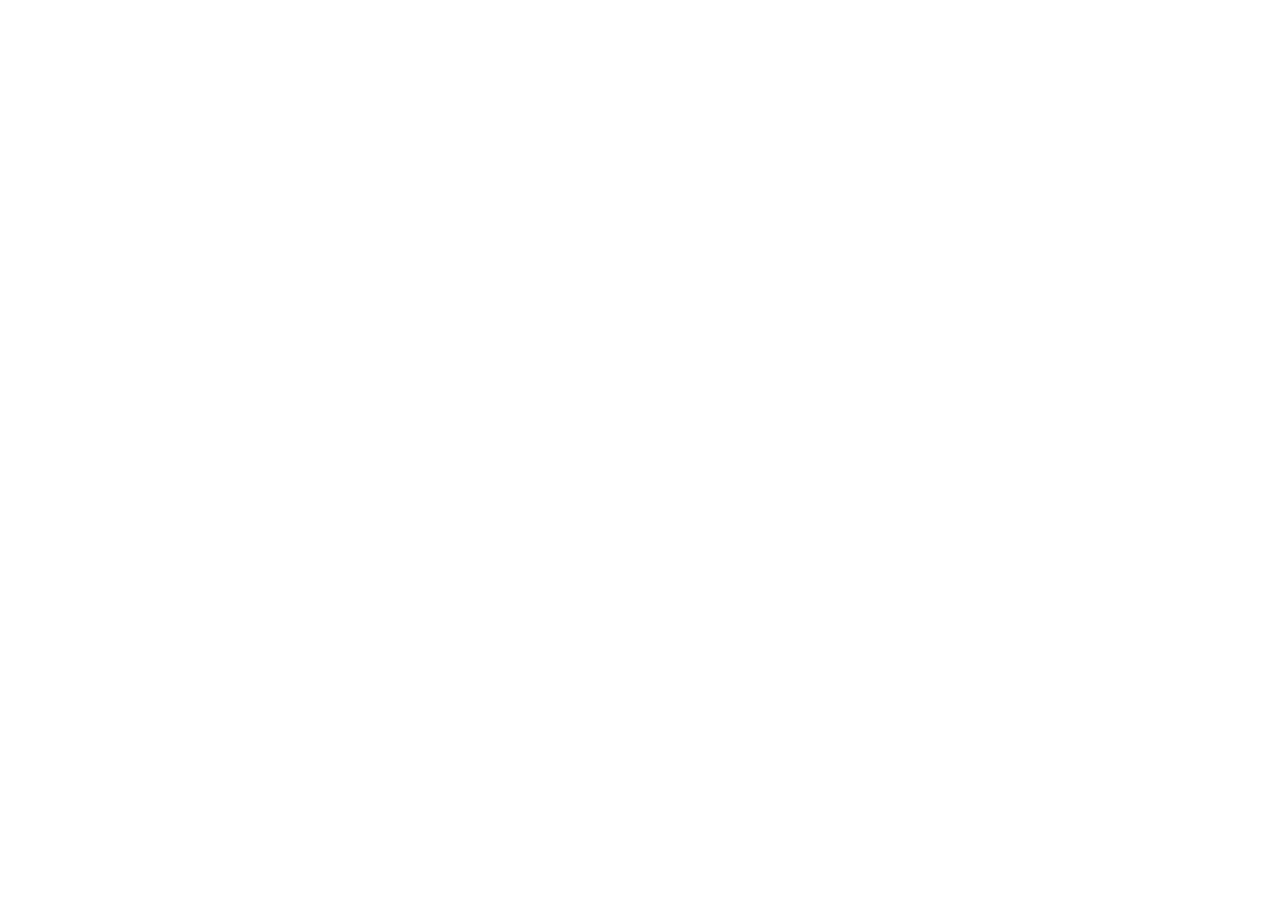
==== commit e598f9cb: "Redirect the home and 404 pages to clipzhq.com (privacy, terms and TikTok files stay) Co-Authored-By" ====
--- a/index.html
+++ b/index.html
@@ -3,280 +3,15 @@
 <head>
   <meta charset="utf-8">
   <meta name="viewport" content="width=device-width, initial-scale=1">
-  <title>Clipper: long videos into vertical clips</title>
-  <meta name="description" content="Clipper turns long videos and stream VODs into ready-to-post vertical clips with reframing, word-by-word captions and a hook title. Early access, in active development.">
-  <meta name="theme-color" content="#0b0d0c">
-
-  <meta property="og:type" content="website">
-  <meta property="og:site_name" content="Clipper">
-  <meta property="og:title" content="Clipper: long videos into vertical clips">
-  <meta property="og:description" content="Paste a YouTube video or Twitch VOD. Clipper finds the moments worth sharing and cuts them into vertical 9:16 clips with captions, reframing and a hook title. Early access.">
-  <meta name="twitter:card" content="summary">
-  <meta name="twitter:title" content="Clipper: long videos into vertical clips">
-  <meta name="twitter:description" content="Paste a YouTube video or Twitch VOD. Clipper finds the moments worth sharing and cuts them into vertical 9:16 clips. Early access.">
-
-  <link rel="icon" type="image/svg+xml" href="data:image/svg+xml,%3Csvg xmlns='http://www.w3.org/2000/svg' viewBox='0 0 32 32'%3E%3Crect x='6' y='1' width='20' height='30' rx='5' fill='%2304f827'/%3E%3Cpath d='M13 10.5v11l9-5.5z' fill='%230b0d0c'/%3E%3C/svg%3E">
-  <link rel="stylesheet" href="styles.css">
+  <title>ClipzHQ has moved to clipzhq.com</title>
+  <meta name="robots" content="noindex">
+  <link rel="canonical" href="https://clipzhq.com/">
+  <meta http-equiv="refresh" content="0; url=https://clipzhq.com/">
+  <link rel="icon" type="image/svg+xml" href="data:image/svg+xml,%3Csvg xmlns='http://www.w3.org/2000/svg' viewBox='0 0 24 24'%3E%3Crect x='2' y='2' width='20' height='20' rx='6' fill='%2304f827'/%3E%3Cpath d='M9 7.5v9l7.5-4.5z' fill='%2304140a'/%3E%3C/svg%3E">
+  <script>location.replace("https://clipzhq.com/");</script>
+  <style>body{margin:0;min-height:100vh;display:grid;place-items:center;background:#0b0d0c;color:#e8ece8;font:16px/1.5 system-ui,sans-serif}a{color:#04f827}</style>
 </head>
 <body>
-  <a class="skip" href="#main">Skip to content</a>
-
-  <header class="site-header">
-    <div class="wrap header-inner">
-      <a class="brand" href="./" aria-label="Clipper home">
-        <svg class="brand-mark" viewBox="0 0 32 32" width="28" height="28" aria-hidden="true" focusable="false">
-          <rect x="6" y="1" width="20" height="30" rx="5" fill="#04f827"/>
-          <path d="M13 10.5v11l9-5.5z" fill="#0b0d0c"/>
-        </svg>
-        <span class="brand-name">Clipper</span>
-      </a>
-      <nav aria-label="Primary">
-        <ul class="nav-list">
-          <li class="nav-hide-sm"><a href="#how">How it works</a></li>
-          <li class="nav-hide-sm"><a href="#moments">How we pick moments</a></li>
-          <li><a class="btn btn-small" href="#waitlist">Join the waitlist</a></li>
-        </ul>
-      </nav>
-    </div>
-  </header>
-
-  <main id="main">
-    <!-- Hero -->
-    <section class="hero" aria-labelledby="hero-title">
-      <div class="wrap hero-inner">
-        <div class="hero-copy">
-          <p class="eyebrow"><span class="dot" aria-hidden="true"></span>Early access · in active development</p>
-          <h1 id="hero-title">Turn long videos into ready-to-post shorts.</h1>
-          <p class="lede">Paste a YouTube video or Twitch VOD link. Clipper finds the moments worth sharing and cuts them into vertical 9:16 clips with reframing, word-by-word captions and a hook title.</p>
-          <div class="cta-row">
-            <a class="btn" href="#waitlist">Join the waitlist</a>
-            <a class="btn btn-ghost" href="#how">See how it works</a>
-          </div>
-          <p class="fineprint">Built first for gaming streams (GTA RP). Works on any long video.</p>
-        </div>
-
-        <div class="hero-visual">
-          <div class="phone" role="img" aria-label="Mock-up of a vertical clip: a face-cam on top, gameplay below, a hook title, and a bold caption reading 'The street and' with the word 'and' highlighted green.">
-            <div class="phone-screen">
-              <div class="pane pane-cam">
-                <span class="cam-head"></span>
-                <span class="cam-body"></span>
-                <span class="cam-mic"></span>
-              </div>
-              <div class="pane pane-game">
-                <span class="game-sun"></span>
-                <span class="game-city"></span>
-                <span class="game-road"></span>
-                <span class="game-car"></span>
-              </div>
-              <p class="hook">Wait for the turn</p>
-              <p class="caption">The street <span class="hl">and</span></p>
-              <div class="progress"><span></span></div>
-            </div>
-          </div>
-        </div>
-      </div>
-    </section>
-
-    <!-- How it works -->
-    <section id="how" class="section" aria-labelledby="how-title">
-      <div class="wrap">
-        <h2 id="how-title">How it works</h2>
-        <p class="section-lede">One link in, a set of vertical clips out. No timeline editing.</p>
-        <ol class="steps">
-          <li class="step">
-            <span class="step-num" aria-hidden="true">1</span>
-            <h3>Paste a link</h3>
-            <p>Drop in the URL of a long YouTube video or a Twitch stream VOD.</p>
-          </li>
-          <li class="step">
-            <span class="step-num" aria-hidden="true">2</span>
-            <h3>Clipper watches the whole thing</h3>
-            <p>It transcribes the speech, captions what is on screen with a vision model, and detects audio spikes and chat bursts.</p>
-          </li>
-          <li class="step">
-            <span class="step-num" aria-hidden="true">3</span>
-            <h3>Moments are proposed and judged</h3>
-            <p>An AI curator proposes moments. A separate AI judge scores each one and trims the edges so a clip never cuts before the punchline.</p>
-          </li>
-          <li class="step">
-            <span class="step-num" aria-hidden="true">4</span>
-            <h3>Clips land in Discord</h3>
-            <p>Finished vertical clips, titles and hashtags are delivered to your Discord. Direct posting to TikTok, Shorts and Reels is planned.</p>
-          </li>
-        </ol>
-      </div>
-    </section>
-
-    <!-- Features -->
-    <section id="features" class="section section-alt" aria-labelledby="features-title">
-      <div class="wrap">
-        <h2 id="features-title">What you get in each clip</h2>
-        <p class="section-lede">Every clip is rendered at 9:16 and ready to post.</p>
-        <ul class="grid features">
-          <li class="card">
-            <svg class="icon" viewBox="0 0 24 24" aria-hidden="true" focusable="false"><rect x="6" y="2.5" width="12" height="19" rx="2.5"/><path d="M6 11h12"/></svg>
-            <h3>Automatic reframing</h3>
-            <p>Each shot is reframed for vertical. For streams, a face-cam-on-top, gameplay-below layout.</p>
-          </li>
-          <li class="card">
-            <svg class="icon" viewBox="0 0 24 24" aria-hidden="true" focusable="false"><path d="M4 7h16M4 12h10M4 17h7"/><path d="M16 15h4v4h-4z"/></svg>
-            <h3>Word-by-word captions</h3>
-            <p>Animated captions in bold uppercase with an outline, and the spoken word highlighted as it is said.</p>
-          </li>
-          <li class="card">
-            <svg class="icon" viewBox="0 0 24 24" aria-hidden="true" focusable="false"><circle cx="11" cy="11" r="6.5"/><path d="M16 16l5 5M8.5 11h5M11 8.5v5"/></svg>
-            <h3>Punch-in zooms and sound effects</h3>
-            <p>Punch-in zooms and sound effects are added during the edit to emphasise key lines.</p>
-          </li>
-          <li class="card">
-            <svg class="icon" viewBox="0 0 24 24" aria-hidden="true" focusable="false"><path d="M4 5h16v5H4z"/><path d="M4 14h16M4 18h10"/></svg>
-            <h3>Hook title</h3>
-            <p>A short on-screen title in the opening seconds that sets up the moment.</p>
-          </li>
-          <li class="card">
-            <svg class="icon" viewBox="0 0 24 24" aria-hidden="true" focusable="false"><path d="M9 3L7 21M17 3l-2 18M4 8.5h17M3 15.5h17"/></svg>
-            <h3>Titles and hashtags</h3>
-            <p>A post title and hashtags are generated for each clip, so it is ready to upload.</p>
-          </li>
-          <li class="card">
-            <svg class="icon" viewBox="0 0 24 24" aria-hidden="true" focusable="false"><path d="M3 7h6v10H3zM15 7h6v10h-6z"/><path d="M9 12h6"/></svg>
-            <h3>Multi-part clips</h3>
-            <p>The curator can splice several parts of a video into one clip when a story is spread out.</p>
-          </li>
-          <li class="card">
-            <svg class="icon" viewBox="0 0 24 24" aria-hidden="true" focusable="false"><path d="M5 4v16M19 4v16"/><path d="M9 12h6M12 9l3 3-3 3"/></svg>
-            <h3>Clean edges</h3>
-            <p>The judge adjusts where each clip starts and ends, so it does not open cold or stop before the payoff.</p>
-          </li>
-          <li class="card">
-            <svg class="icon" viewBox="0 0 24 24" aria-hidden="true" focusable="false"><path d="M4 12l16-8-6 16-2.5-6.5z"/></svg>
-            <h3>Delivery</h3>
-            <p>Clips are sent to Discord today. <span class="tag">Planned</span> Direct posting to TikTok, YouTube Shorts and Instagram Reels.</p>
-          </li>
-        </ul>
-      </div>
-    </section>
-
-    <!-- Who it's for -->
-    <section id="who" class="section" aria-labelledby="who-title">
-      <div class="wrap">
-        <h2 id="who-title">Who it's for</h2>
-        <ul class="grid audience">
-          <li class="card">
-            <h3>Streamers</h3>
-            <p>Turn hours of VOD into shorts without scrubbing the timeline. Built first for GTA RP streams.</p>
-          </li>
-          <li class="card">
-            <h3>Podcasters</h3>
-            <p>Pull the strongest exchanges out of long conversations as captioned vertical clips.</p>
-          </li>
-          <li class="card">
-            <h3>Creators</h3>
-            <p>Get vertical cut-downs of your long-form videos without opening an editor.</p>
-          </li>
-          <li class="card">
-            <h3>Clippers</h3>
-            <p>Find and cut more candidate moments from a source in less time, then pick the ones to post.</p>
-          </li>
-        </ul>
-      </div>
-    </section>
-
-    <!-- How we pick moments -->
-    <section id="moments" class="section section-alt" aria-labelledby="moments-title">
-      <div class="wrap">
-        <h2 id="moments-title">How we pick moments</h2>
-        <p class="section-lede">Clipper does not pick clips from one signal. It reads the video several ways, then uses two separate AI passes: one to propose and one to judge.</p>
-
-        <ol class="pipeline">
-          <li class="stage">
-            <p class="stage-label">1 · Signals</p>
-            <h3>Read the whole video</h3>
-            <ul class="ticks">
-              <li><strong>Speech:</strong> transcribed with word-level timestamps, which also drive the captions.</li>
-              <li><strong>Picture:</strong> a vision model writes short captions of what is on screen, scene by scene.</li>
-              <li><strong>Audio:</strong> sudden spikes in loudness are detected.</li>
-              <li><strong>Chat:</strong> for streams, bursts of chat activity are lined up against the video.</li>
-            </ul>
-          </li>
-          <li class="stage">
-            <p class="stage-label">2 · Curator</p>
-            <h3>Propose candidate moments</h3>
-            <p>The signals are merged into one time-aligned script of the video. An AI curator reads it and proposes moments, including multi-part clips that splice several parts of the video together.</p>
-          </li>
-          <li class="stage">
-            <p class="stage-label">3 · Judge</p>
-            <h3>Score and trim each one</h3>
-            <p>A separate AI judge scores every candidate on five criteria:</p>
-            <ul class="criteria">
-              <li>Hook</li>
-              <li>Payoff</li>
-              <li>Coherence</li>
-              <li>Emotional pull</li>
-              <li>Trend fit</li>
-            </ul>
-            <p>It also trims the in and out points so a clip never cuts before the punchline.</p>
-          </li>
-          <li class="stage">
-            <p class="stage-label">4 · Edit and render</p>
-            <h3>Build the vertical clip</h3>
-            <p>Faces and on-screen elements are detected to reframe each shot. Captions, zooms, sound effects and the hook title are added, and the clip is rendered at 9:16.</p>
-          </li>
-        </ol>
-
-        <div class="built-on">
-          <h3>Built on</h3>
-          <ul class="stack">
-            <li><strong>Transcription:</strong> word-level speech-to-text (Whisper, with a hosted speech API option)</li>
-            <li><strong>Language and vision models:</strong> Anthropic Claude for scene captions, curation and judging</li>
-            <li><strong>Reframing:</strong> MediaPipe face and object detection</li>
-            <li><strong>Rendering:</strong> FFmpeg and Remotion</li>
-            <li><strong>Infrastructure:</strong> built to run its heavy stages on GPU instances on AWS (Amazon EC2 and S3), which we are moving to now</li>
-          </ul>
-        </div>
-      </div>
-    </section>
-
-    <!-- Waitlist -->
-    <section id="waitlist" class="section waitlist" aria-labelledby="waitlist-title">
-      <div class="wrap waitlist-inner">
-        <h2 id="waitlist-title">Join the waitlist</h2>
-        <p class="section-lede">Clipper is in early access. Leave your email and we will let you know when there is a spot for you. We only use it for that.</p>
-
-        <!--
-          WAITLIST FORM: NOT CONNECTED YET.
-          There is no backend. `action` is intentionally empty and `data-endpoint` is a placeholder.
-          main.js intercepts the submit and only shows a thank-you message; nothing is sent or stored.
-          Before launch, wire this to Supabase or Formspree (see README.md) and update privacy.html.
-        -->
-        <form id="waitlist-form" class="waitlist-form" action="" method="post" novalidate>
-          <label for="email">Email address</label>
-          <div class="field-row">
-            <input id="email" name="email" type="email" autocomplete="email" inputmode="email" required placeholder="you@example.com" aria-describedby="email-hint email-error">
-            <button class="btn" type="submit">Join the waitlist</button>
-          </div>
-          <p id="email-hint" class="hint">By joining you agree to our <a href="privacy.html">privacy notice</a>.</p>
-          <p id="email-error" class="error" aria-live="polite"></p>
-        </form>
-        <p id="waitlist-thanks" class="thanks" role="status" hidden>Thanks — we'll be in touch.</p>
-        <noscript><p class="hint">The waitlist form needs JavaScript enabled.</p></noscript>
-      </div>
-    </section>
-  </main>
-
-  <footer class="site-footer">
-    <div class="wrap footer-inner">
-      <p>© 2026 Clipper</p>
-      <ul class="footer-links">
-        <li><a href="privacy.html">Privacy</a></li>
-        <li><a href="terms.html">Terms</a></li>
-        <li><a href="mailto:clipper.headq@gmail.com">Contact</a></li>
-        <li><a href="#main">Back to top</a></li>
-      </ul>
-    </div>
-  </footer>
-
-  <script src="main.js" defer></script>
+  <p>ClipzHQ has moved to <a href="https://clipzhq.com/">clipzhq.com</a>.</p>
 </body>
 </html>
